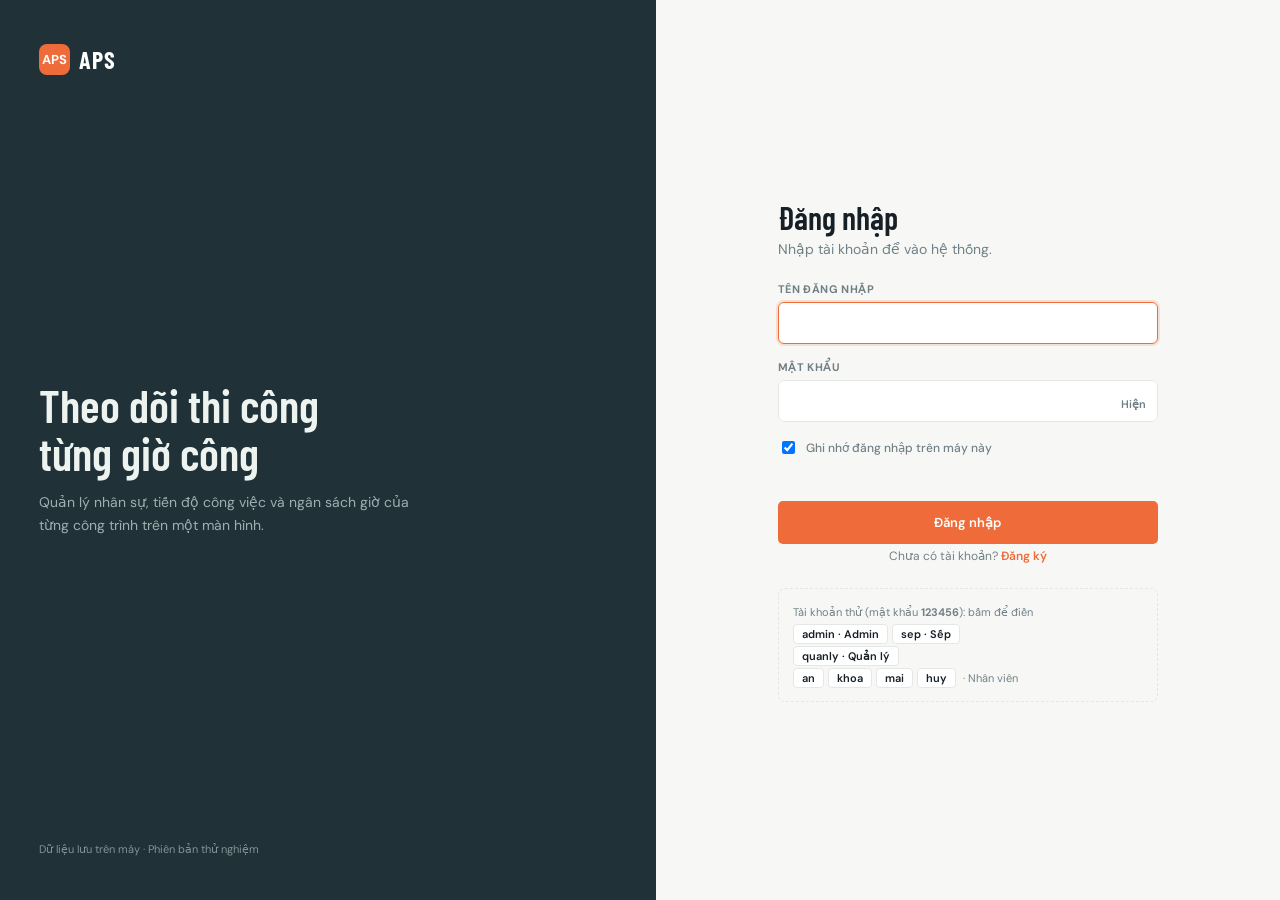
==== login.html @ 7266001b "Initial commit" ====
<!doctype html>
<html lang="vi">
<head>
  <meta charset="UTF-8">
  <meta name="viewport" content="width=device-width, initial-scale=1.0">
  <title>APS | Đăng nhập</title>
  <link rel="preconnect" href="https://fonts.googleapis.com">
  <link rel="preconnect" href="https://fonts.gstatic.com" crossorigin>
  <link href="https://fonts.googleapis.com/css2?family=Barlow+Condensed:wght@500;600;700&family=DM+Sans:wght@400;500;600;700&display=swap" rel="stylesheet">
  <link rel="stylesheet" href="styles.css">
</head>
<body class="login-body">
  <main class="login-shell">
    <section class="login-art">
      <div class="brand"><span class="brand-mark">APS</span><span>APS</span></div>
      <div><h1>Theo dõi thi công<br>từng giờ công</h1><p>Quản lý nhân sự, tiến độ công việc và ngân sách giờ của từng công trình trên một màn hình.</p></div>
      <div class="art-foot">Dữ liệu lưu trên máy · Phiên bản thử nghiệm</div>
    </section>
    <section class="login-panel">
      <form id="login-form" class="login-card" autocomplete="on">
        <h2>Đăng nhập</h2>
        <p>Nhập tài khoản để vào hệ thống.</p>
        <label>Tên đăng nhập<input id="lg-user" type="text" autocomplete="username" required autofocus></label>
        <label>Mật khẩu<span class="pw"><input id="lg-pass" type="password" autocomplete="current-password" required><button type="button" id="lg-eye">Hiện</button></span></label>
        <label class="lg-check"><input id="lg-remember" type="checkbox" checked> Ghi nhớ đăng nhập trên máy này</label>
        <div id="lg-err" class="lg-err" role="alert"></div>
        <button class="action-btn login-btn" type="submit">Đăng nhập</button>
        <p class="lg-link">Chưa có tài khoản? <a href="register.html">Đăng ký</a></p>
        <div class="demo-box">Tài khoản thử (mật khẩu <b>123456</b>): bấm để điền<br>
          <button type="button" data-fill="admin">admin · Admin</button><button type="button" data-fill="sep">sep · Sếp</button><br><button type="button" data-fill="quanly">quanly · Quản lý</button><br>
          <button type="button" data-fill="an">an</button><button type="button" data-fill="khoa">khoa</button><button type="button" data-fill="mai">mai</button><button type="button" data-fill="huy">huy</button> · Nhân viên</div>
      </form>
    </section>
  </main>
  <script>
    const UK='buildflow-users',SK='buildflow-session',$=s=>document.querySelector(s);
    // Băm mật khẩu (demo). Khi có backend thật phải băm/kiểm tra ở máy chủ.
    const hash=s=>{let h1=0xdeadbeef,h2=0x41c6ce57;s='aps:'+s;for(let i=0,c;i<s.length;i++){c=s.charCodeAt(i);h1=Math.imul(h1^c,2654435761);h2=Math.imul(h2^c,1597334677)}h1=Math.imul(h1^(h1>>>16),2246822507)^Math.imul(h2^(h2>>>13),3266489909);h2=Math.imul(h2^(h2>>>16),2246822507)^Math.imul(h1^(h1>>>13),3266489909);return(4294967296*(2097151&h2)+(h1>>>0)).toString(36)};
    // Tên phải trùng với tên trong danh sách nhân sự để liên kết đúng người
    const seed=[['admin','Quản trị hệ thống','admin'],['sep','Giám đốc công ty','boss'],['quanly','Quản lý công ty','manager'],['an','Nguyễn Văn An','employee'],['khoa','Trần Minh Khoa','employee'],['mai','Lê Thị Mai','employee'],['huy','Phạm Quốc Huy','employee']].map(([u,name,role])=>({u,name,role,h:hash('123456')}));
    {const cur=JSON.parse(localStorage.getItem(UK)||'[]');seed.forEach(s=>{if(!cur.find(x=>x.u===s.u))cur.push(s)});localStorage.setItem(UK,JSON.stringify(cur))} // thêm tài khoản mới vào dữ liệu đã có
    const audit=(u,n,r,type,act,detail='')=>{try{const a=JSON.parse(localStorage.getItem('buildflow-audit')||'[]');a.push({t:Date.now(),u,n,r,type,act,detail});if(a.length>2000)a.splice(0,a.length-2000);localStorage.setItem('buildflow-audit',JSON.stringify(a))}catch{}};
    if(sessionStorage.getItem(SK)||localStorage.getItem(SK))location.replace('index.html');
    document.querySelectorAll('[data-fill]').forEach(b=>b.onclick=()=>{$('#lg-user').value=b.dataset.fill;$('#lg-pass').value='123456';$('#lg-err').textContent=''});
    $('#lg-eye').onclick=e=>{const p=$('#lg-pass'),show=p.type==='password';p.type=show?'text':'password';e.target.textContent=show?'Ẩn':'Hiện'};
    $('#login-form').addEventListener('submit',e=>{
      e.preventDefault();const err=$('#lg-err'),lock=Number(localStorage.getItem('buildflow-lock')||0);
      if(Date.now()<lock){err.textContent=`Nhập sai nhiều lần. Thử lại sau ${Math.ceil((lock-Date.now())/1000)} giây.`;return}
      const u=$('#lg-user').value.trim().toLowerCase(),user=JSON.parse(localStorage.getItem(UK)).find(x=>x.u===u&&x.h===hash($('#lg-pass').value));
      if(!user){audit(u||'?',u||'(trống)','','security','Đăng nhập thất bại',`Tên đăng nhập “${u}”`);const f=Number(sessionStorage.getItem('buildflow-fails')||0)+1;sessionStorage.setItem('buildflow-fails',f);
        if(f>=5){localStorage.setItem('buildflow-lock',Date.now()+30000);sessionStorage.setItem('buildflow-fails',0);err.textContent='Nhập sai 5 lần. Tạm khóa 30 giây.'}
        else err.textContent=`Sai tên đăng nhập hoặc mật khẩu (${f}/5).`;return}
      // Chặn tài khoản chưa được duyệt hoặc đã bị khóa (tài khoản cũ không có trường status = đang hoạt động)
      const st=user.status||'active';
      if(st!=='active'){audit(user.u,user.name,user.role,'security','Đăng nhập bị chặn',st==='pending'?'Tài khoản chờ duyệt':'Tài khoản bị khóa');
        err.textContent=st==='pending'?'Tài khoản đang chờ Admin duyệt.':'Tài khoản đã bị khóa. Vui lòng liên hệ Admin.';return}
      sessionStorage.setItem('buildflow-fails',0);audit(user.u,user.name,user.role,'login','Đăng nhập');
      const ses=JSON.stringify({u:user.u,name:user.name,role:user.role,t:Date.now()}),keep=$('#lg-remember').checked;
      sessionStorage.removeItem(SK);localStorage.removeItem(SK);(keep?localStorage:sessionStorage).setItem(SK,ses);
      location.replace('index.html');
    });
  </script>
</body>
</html>
---- styles.css ----
:root{--ink:#172027;--muted:#718087;--line:#e4e8e5;--paper:#f7f8f5;--white:#fff;--orange:#ef6c3a;--orange-soft:#fff0ea;--green:#2d936c;--green-soft:#e7f5ed;--amber:#d89932;--amber-soft:#fff5df;--red:#d9564f;--red-soft:#fff0ef;--navy:#203138}*{box-sizing:border-box}body{margin:0;background:var(--paper);color:var(--ink);font-family:'DM Sans',sans-serif;font-size:14px}.app-shell{display:flex;min-height:100vh}.sidebar{width:230px;background:var(--navy);color:#edf3ef;padding:29px 17px 22px;display:flex;flex-direction:column}.brand{font-family:'Barlow Condensed',sans-serif;font-size:24px;font-weight:700;letter-spacing:1px;display:flex;align-items:center;gap:9px;padding:0 11px 42px}.brand span:last-child span{color:#f18a5d}.brand-mark{display:grid;place-items:center;width:31px;height:31px;border-radius:8px;background:var(--orange);font:700 13px 'DM Sans';color:#fff;letter-spacing:0}.sidebar-label,.eyebrow{font-size:10px;letter-spacing:1.2px;font-weight:700;color:#809195}.sidebar-label{padding:0 12px 12px}.main-nav{display:grid;gap:5px}.nav-item{border:0;background:transparent;color:#9fafb0;text-align:left;padding:12px;border-radius:7px;font:500 13px 'DM Sans';cursor:pointer;display:flex;gap:12px;align-items:center}.nav-item:hover,.nav-item.active{background:#31464c;color:#fff}.nav-item.active{box-shadow:inset 3px 0 var(--orange)}.nav-icon{font-size:18px;width:17px;color:#aab8b6}.nav-item.active .nav-icon{color:#f18a5d}.sidebar-foot{margin-top:auto;border-top:1px solid #35494d;padding:17px 10px 0;color:#829496;font-size:11px;display:flex;align-items:center;gap:8px}.sync-dot{height:7px;width:7px;background:#62bb8b;border-radius:50%}.main-content{flex:1;padding:38px 5.5%;max-width:1540px}.topbar{display:flex;justify-content:space-between;align-items:flex-start;margin-bottom:35px}.topbar h1{font:600 36px 'Barlow Condensed',sans-serif;letter-spacing:.2px;margin:3px 0 0;color:var(--ink)}.outline-btn{border:1px solid var(--line);background:var(--white);border-radius:6px;padding:10px 13px;color:var(--muted);font:500 12px 'DM Sans';cursor:pointer}.outline-btn:hover{border-color:var(--orange);color:var(--orange)}.hero-row{display:flex;justify-content:space-between;align-items:center;margin-bottom:22px}.intro{margin:0;color:var(--muted)}.date-control,.select-control{border:1px solid var(--line);background:var(--white);padding:9px 13px;border-radius:5px;color:var(--muted);font-size:12px}.date-control strong{color:var(--ink);padding:0 10px}.metric-grid{display:grid;grid-template-columns:repeat(4,1fr);gap:14px;margin-bottom:37px}.metric{background:var(--white);border:1px solid var(--line);padding:18px 19px;border-radius:7px}.metric-label{font-size:11px;color:var(--muted);margin-bottom:8px}.metric-value{font:600 29px 'Barlow Condensed';line-height:1;color:var(--ink)}.metric-note{font-size:11px;color:var(--muted);margin-top:8px}.metric-note.positive{color:var(--green)}.metric-note.warning{color:var(--amber)}.section-heading,.panel-title{display:flex;justify-content:space-between;align-items:flex-end;margin-bottom:15px}.section-heading h2,.panel h2{font:600 22px 'Barlow Condensed';margin:0}.section-heading p,.panel-title p{font-size:12px;color:var(--muted);margin:4px 0 0}.live-label{font-size:10px;letter-spacing:1px;color:var(--green);font-weight:700}.live-label i{display:inline-block;background:var(--green);width:6px;height:6px;border-radius:50%;margin-right:4px}.team-list{display:grid;gap:10px}.person-row{background:var(--white);border:1px solid var(--line);border-radius:7px;padding:15px 17px;display:grid;grid-template-columns:205px 100px 1fr 160px;gap:18px;align-items:center}.person{display:flex;gap:11px;align-items:center}.avatar{width:37px;height:37px;border-radius:50%;display:grid;place-items:center;background:#e9d9c9;color:#865339;font-weight:700}.person strong{display:block;font-size:13px}.person small{color:var(--muted);font-size:11px}.hours strong{font:600 21px 'Barlow Condensed'}.hours small{display:block;color:var(--muted);font-size:10px}.progress-wrap{display:flex;align-items:center;gap:12px}.progress-bar{height:7px;background:#edf0ed;border-radius:99px;overflow:hidden;flex:1}.progress-bar b{display:block;height:100%;background:var(--orange);border-radius:inherit}.progress-text{font-size:11px;color:var(--muted);min-width:30px;text-align:right}.action-btn{border:0;background:var(--orange);color:#fff;border-radius:5px;padding:10px 12px;font:600 11px 'DM Sans';cursor:pointer}.action-btn.end{background:var(--navy)}.action-btn:disabled{background:#cbd2ce;cursor:default}.task-board{background:var(--white);border:1px solid var(--line);border-radius:7px;overflow:hidden}.phase{border-bottom:1px solid var(--line)}.phase:last-child{border-bottom:0}.phase-head{background:#fafbf9;padding:12px 17px;display:flex;justify-content:space-between;align-items:center}.phase-name{font-weight:700;font-size:13px}.phase-name span{font-size:10px;color:var(--orange);letter-spacing:1px;margin-right:8px}.phase-meta{color:var(--muted);font-size:11px}.task-row{display:grid;grid-template-columns:1fr 120px 130px 120px 105px;gap:16px;padding:14px 17px;border-top:1px solid #f0f2ef;align-items:center}.task-name{font-size:13px}.task-name small{display:block;color:var(--muted);font-size:11px;margin-top:3px}.task-assignee{font-size:12px}.task-time{font-size:12px}.task-time strong{display:block}.status{font-size:10px;font-weight:700;padding:5px 7px;border-radius:4px;display:inline-block}.status.green{color:var(--green);background:var(--green-soft)}.status.amber{color:var(--amber);background:var(--amber-soft)}.status.red{color:var(--red);background:var(--red-soft)}.legend{display:flex;gap:14px;color:var(--muted);font-size:11px}.dot{display:inline-block;width:7px;height:7px;border-radius:50%;margin-right:4px}.dot.green{background:var(--green)}.dot.amber{background:var(--amber)}.dot.red{background:var(--red)}.report-grid{display:grid;grid-template-columns:1.2fr 1fr;gap:16px}.panel{background:var(--white);border:1px solid var(--line);border-radius:7px;padding:22px}.report-line{padding:15px 0;border-top:1px solid #edf0ed}.report-line:first-child{border-top:0}.report-line-top{display:flex;justify-content:space-between;margin-bottom:9px}.report-line strong{font-size:12px}.report-line small{color:var(--muted);font-size:11px}.report-bar{height:8px;background:#edf0ed;border-radius:99px;overflow:hidden}.report-bar b{display:block;height:100%;border-radius:99px;background:var(--green)}.report-detail{display:flex;justify-content:space-between;margin-top:7px;color:var(--muted);font-size:11px}.report-detail .good{color:var(--green)}.report-detail .late{color:var(--red)}.view{display:none}.active-view{display:block}.toast{position:fixed;right:25px;bottom:25px;background:var(--navy);color:#fff;padding:12px 16px;border-radius:5px;font-size:12px;opacity:0;transform:translateY(10px);transition:.25s;pointer-events:none}.toast.show{opacity:1;transform:translateY(0)}@media(max-width:850px){.sidebar{width:70px;padding:22px 9px}.brand{padding:0 10px 35px}.brand>span:last-child,.sidebar-label,.sidebar-foot span{display:none}.main-nav{justify-items:center}.nav-item{font-size:0;padding:12px}.nav-icon{font-size:21px}.sidebar-foot{padding:16px 8px}.main-content{padding:28px 20px}.metric-grid{grid-template-columns:repeat(2,1fr)}.person-row{grid-template-columns:1fr 80px;gap:12px}.progress-wrap{grid-column:1/-1}.action-btn{grid-column:2;grid-row:1}.task-row{grid-template-columns:1fr 100px 90px}.task-assignee{grid-column:1}.task-time{grid-column:2;grid-row:2}.task-row .status{grid-column:3;grid-row:2}.report-grid{grid-template-columns:1fr}}@media(max-width:520px){.main-content{padding:22px 14px}.topbar{margin-bottom:25px}.topbar h1{font-size:30px}.outline-btn{font-size:0;padding:10px}.outline-btn:first-letter{font-size:17px}.hero-row{align-items:flex-start;gap:14px;flex-direction:column}.metric-grid{gap:8px;margin-bottom:27px}.metric{padding:14px}.metric-value{font-size:25px}.section-heading{align-items:flex-start;gap:12px;flex-direction:column}.person-row{grid-template-columns:1fr 72px;padding:13px}.task-row{grid-template-columns:1fr 90px;gap:10px}.task-row .status{grid-column:2}.legend{flex-wrap:wrap;gap:7px}.report-grid{gap:10px}.panel{padding:16px}}

/* ===== Phân công thông minh, quỹ giờ, thưởng & cảnh báo ===== */
.cap-row{display:grid;grid-template-columns:1.5fr 1fr auto;gap:14px;align-items:center;background:#fff;border:1px solid var(--line);border-radius:7px;padding:13px 16px;margin-bottom:8px}
.cap-row small{display:block;color:var(--muted);font-size:11px;margin-top:3px}
.neg{color:var(--red)}
.alert{display:flex;justify-content:space-between;align-items:center;gap:12px;border-radius:7px;padding:11px 15px;margin-bottom:10px;font-size:12px}
.alert.warn{background:var(--amber-soft);color:#8a5d10}
.alert.over{background:var(--red-soft);color:var(--red)}
.sg-box,.sub{margin-top:26px}
.sg-check{display:flex!important;align-items:center;gap:8px;margin-top:22px!important}
.sg-check input{width:auto!important;height:auto!important;margin:0!important}
@media(max-width:850px){.cap-row{grid-template-columns:1fr}}

/* ===== Đăng nhập & phân quyền ===== */
.login-body{margin:0;min-height:100vh;background:var(--paper)}
.login-shell{display:grid;grid-template-columns:1.05fr 1fr;min-height:100vh}
.login-art{background:var(--navy);color:#edf3ef;padding:44px 6%;display:flex;flex-direction:column;justify-content:space-between}
.login-art .brand{padding:0;color:#fff}
.login-art h1{font:600 46px/1.05 'Barlow Condensed',sans-serif;margin:0 0 14px}
.login-art p{color:#9fafb0;max-width:380px;line-height:1.6;margin:0}
.art-foot{font-size:11px;color:#829496}
.login-panel{display:grid;place-items:center;padding:32px 6%}
.login-card{width:100%;max-width:380px}
.login-card h2{font:600 32px 'Barlow Condensed',sans-serif;margin:0}
.login-card>p{color:var(--muted);margin:4px 0 24px}
.login-card label{display:block;font-size:11px;font-weight:700;letter-spacing:.4px;color:var(--muted);text-transform:uppercase;margin-bottom:16px}
.login-card input[type=text],.login-card input[type=password]{display:block;width:100%;margin-top:6px;height:42px;border:1px solid var(--line);border-radius:6px;padding:0 12px;font:14px 'DM Sans',sans-serif;background:#fff;color:var(--ink)}
.login-card input:focus{outline:2px solid rgba(239,108,58,.18);border-color:var(--orange)}
.pw{position:relative;display:block}
.pw button{position:absolute;right:6px;top:11px;border:0;background:none;color:var(--muted);font:600 11px 'DM Sans';cursor:pointer;padding:6px}
.lg-check{display:flex!important;align-items:center;gap:8px;text-transform:none!important;letter-spacing:0!important;font-weight:500!important;font-size:12px!important}
.login-btn{width:100%;padding:13px;font-size:13px}
.lg-err{min-height:18px;color:var(--red);font-size:12px;margin-bottom:10px}
.demo-box{margin-top:22px;border:1px dashed var(--line);border-radius:7px;padding:12px 14px;font-size:11px;color:var(--muted);line-height:2}
.demo-box button{border:1px solid var(--line);background:#fff;border-radius:4px;padding:2px 8px;font:600 11px 'DM Sans';cursor:pointer;margin:0 4px 0 0;color:var(--ink)}
.demo-box button:hover{border-color:var(--orange);color:var(--orange)}
.user-chip{display:flex;align-items:center;gap:8px;font-size:12px;color:var(--muted)}
.user-chip b{color:var(--ink)}
#logout,#chpw{font-size:12px!important;padding:10px 13px!important}
/* Ẩn phần giao diện theo quyền (class gắn vào <body> bởi app.js) */
.no-seeall #alert-bar,.no-edit #task-form,.no-edit #reset-data,.no-edit #employee-form,.no-edit [data-delete-member]{display:none}
@media(max-width:850px){.login-shell{grid-template-columns:1fr}.login-art{padding:26px 6%;gap:20px}.login-art h1{font-size:34px}.art-foot{display:none}}

/* ===== Ca làm: Bắt đầu / Tạm dừng / Kết thúc & chọn việc ===== */
.shift-ctl{display:grid;grid-template-columns:repeat(3,minmax(0,150px)) 1fr;gap:8px;align-items:center;grid-column:1/-1}
.shift-btn{border:0;border-radius:5px;padding:10px 6px;font:600 11px 'DM Sans',sans-serif;cursor:pointer;color:#fff;white-space:nowrap}
.shift-btn.start{background:var(--orange)}.shift-btn.pause{background:var(--amber)}.shift-btn.end{background:var(--navy)}
.shift-btn:disabled{background:#e3e8e5;color:#9aa6a3;cursor:default}
.shift-note{color:var(--amber);font-size:11px;font-weight:600;padding-left:6px}
.person-task.pickable{cursor:pointer;border-radius:0 5px 5px 0;transition:background .15s}
.person-task.pickable:hover{background:var(--orange-soft)}
.person-task.current{border-left-color:var(--green)}.person-task.current small{color:var(--green);font-weight:600}
.person-task.paused{border-left-color:var(--amber)}.person-task.paused small{color:var(--amber);font-weight:600}
.person-task.finished{opacity:.55}
/* Bố cục dòng nhân sự: hàng 1 = người | giờ | việc | tiến độ; hàng 2 = 3 nút ca làm */
.team-list .person-tasks{min-width:0}
.team-list .person-task{min-width:0;overflow:hidden}
@media(min-width:1101px){.team-list .person-row{grid-template-columns:205px 105px minmax(0,1fr) 150px}}
@media(min-width:851px) and (max-width:1100px){.team-list .person-row{grid-template-columns:1fr 100px}.team-list .person-tasks{grid-column:1/-1;grid-row:2}.team-list .progress-wrap{grid-column:1/-1;grid-row:3}.team-list .shift-ctl{grid-row:4}}
@media(max-width:850px){.shift-ctl{grid-row:4;grid-template-columns:repeat(3,minmax(0,1fr))}.shift-note{grid-column:1/-1;padding-left:0}}

/* ===== Nhật ký hoạt động (Admin / Sếp) ===== */
.au-row{display:grid;grid-template-columns:150px 150px 80px 1fr;gap:14px;align-items:start;background:#fff;border:1px solid var(--line);border-radius:7px;padding:11px 15px;margin-bottom:6px;font-size:12px}
.au-row small{display:block;color:var(--muted);font-size:11px;margin-top:2px;word-break:break-word}
.au-time{color:var(--muted);font-size:11px}
.au-chip{font-size:10px;font-weight:700;padding:4px 7px;border-radius:4px;text-align:center;background:#eef1ef;color:var(--muted)}
.au-chip.login,.au-chip.add{background:var(--green-soft);color:var(--green)}
.au-chip.edit,.au-chip.setting{background:var(--amber-soft);color:#8a5d10}
.au-chip.delete,.au-chip.security{background:var(--red-soft);color:var(--red)}
.au-chip.shift{background:var(--orange-soft);color:var(--orange)}
.au-dot{display:inline-block;width:8px;height:8px;border-radius:50%;background:#c5ccc8;margin-right:6px}
.au-dot.on{background:var(--green);box-shadow:0 0 0 3px var(--green-soft)}
.au-filters{display:flex;gap:8px;flex-wrap:wrap}
.au-filters input{font:12px 'DM Sans',sans-serif;height:36px;border:1px solid var(--line);border-radius:5px;padding:0 10px;min-width:170px;background:#fff}
@media(max-width:850px){.au-row{grid-template-columns:1fr 80px}.au-row>:nth-child(4){grid-column:1/-1}}

/* ===== Đăng ký / Quản trị tài khoản / Phân quyền ===== */
.lg-link{text-align:center;font-size:12px;color:var(--muted);margin:14px 0 0}
.lg-link a{color:var(--orange);font-weight:600;text-decoration:none}
.lg-ok{margin-top:14px;background:var(--green-soft);color:var(--green);border-radius:7px;padding:12px 14px;font-size:13px;line-height:1.5}
.au-chip.active{background:var(--green-soft);color:var(--green)}
.au-chip.pending{background:var(--amber-soft);color:#8a5d10}
.au-chip.locked{background:var(--red-soft);color:var(--red)}
.ad-row{display:grid;grid-template-columns:1.4fr 130px 1fr auto;gap:12px;align-items:center;background:#fff;border:1px solid var(--line);border-radius:7px;padding:12px 15px;margin-bottom:8px}
.ad-row small{display:block;color:var(--muted);font-size:11px;margin-top:3px}
.ad-row select{font:12px 'DM Sans',sans-serif;height:34px;border:1px solid var(--line);border-radius:5px;padding:0 8px;background:#fff;width:100%}
.ad-btns{display:flex;gap:6px;flex-wrap:wrap;justify-content:flex-end}
.ad-btns .outline-btn{padding:7px 10px;font-size:11px}
.ad-btns .danger{color:var(--red)}.ad-btns .danger:hover{border-color:var(--red);color:var(--red)}
.ad-btns button:disabled{opacity:.4;cursor:not-allowed}
.ad-pending{border:1px solid #f2d9a6;background:var(--amber-soft)}
.ad-pending .ad-row{background:#fff}
.ad-perm{display:grid;grid-template-columns:1fr repeat(4,84px);gap:8px;align-items:center;padding:9px 0;border-top:1px solid #edf0ed;font-size:12px}
.ad-perm.head{border-top:0;font-weight:700;color:var(--muted);font-size:11px}
.ad-perm.group{color:var(--orange);font-size:10px;letter-spacing:1px;font-weight:700;padding-top:16px}
.ad-perm .c{text-align:center}
.ad-perm input{width:16px;height:16px;accent-color:var(--orange);cursor:pointer}
.ad-perm input:disabled{cursor:not-allowed;opacity:.5}
.ad-skill{display:grid;grid-template-columns:170px 1fr;gap:12px;padding:12px 0;border-top:1px solid #edf0ed;font-size:12px}
.ad-skill small{display:block;color:var(--muted);font-size:11px}
.ad-tags{display:flex;flex-wrap:wrap;gap:6px 14px;align-items:center;margin-bottom:6px}
.ad-tags b{color:var(--muted);font-size:11px;min-width:70px}
.ad-tags label{display:flex;align-items:center;gap:5px;cursor:pointer}
@media(max-width:850px){.ad-row{grid-template-columns:1fr}.ad-btns{justify-content:flex-start}.ad-perm{grid-template-columns:1fr repeat(4,52px)}.ad-skill{grid-template-columns:1fr}}

/* ===== Tiến độ công việc: mỗi giai đoạn chứa nhiều dự án ===== */
.phase-project{border-top:1px solid #f0f2ef}
.phase-project:first-child{border-top:0}
.phase-project-head{padding:10px 17px 4px;display:flex;gap:8px;align-items:baseline}
.phase-project-head strong{font-size:12px;color:var(--orange)}
.phase-project-head small{color:var(--muted);font-size:11px}

/* ===== Trang của tôi (ai đăng nhập cũng xem được) ===== */
.me-hero{background:var(--navy);color:#edf3ef;border-radius:9px;padding:22px 24px;margin-bottom:24px;display:flex;justify-content:space-between;align-items:center;gap:16px;flex-wrap:wrap}
.me-hero h2{font:600 24px 'Barlow Condensed',sans-serif;margin:0 0 4px}
.me-hero p{margin:0;color:#9fafb0;font-size:12px}
.me-warn{background:var(--red-soft);color:var(--red);border-radius:6px;padding:9px 12px;font-size:11px;font-weight:600}
.me-task{background:#fff;border:1px solid var(--line);border-radius:7px;padding:13px 16px;margin-bottom:8px}
.me-task-top{display:flex;justify-content:space-between;gap:12px;align-items:baseline;margin-bottom:8px}
.me-task-top strong{font-size:13px}
.me-task-top small{color:var(--muted);font-size:11px;display:block;margin-top:2px}
.me-badge{font-size:10px;font-weight:700;padding:4px 8px;border-radius:4px;white-space:nowrap}
.me-badge.ok{background:var(--green-soft);color:var(--green)}
.me-badge.warn{background:var(--amber-soft);color:#8a5d10}
.me-badge.late{background:var(--red-soft);color:var(--red)}
.me-claim{display:grid;grid-template-columns:1fr auto;gap:10px;align-items:center;background:#fff;border:1px solid var(--line);border-radius:7px;padding:12px 15px;margin-bottom:8px}
.me-claim.match{border-color:#f2c9a6;background:var(--orange-soft)}
.me-claim small{color:var(--muted);font-size:11px;display:block;margin-top:2px}
.me-empty{border:1px dashed var(--line);border-radius:7px;padding:16px;color:var(--muted);font-size:12px;text-align:center}
.me-project{background:#fff;border:1px solid var(--line);border-radius:7px;padding:14px 16px;margin-bottom:8px}
.me-project-top{display:flex;justify-content:space-between;gap:10px;margin-bottom:8px}
.me-project-top strong{font-size:13px}
.me-project-top small{color:var(--muted);font-size:11px}
@media(max-width:850px){.me-claim{grid-template-columns:1fr}.me-claim button{width:100%}}
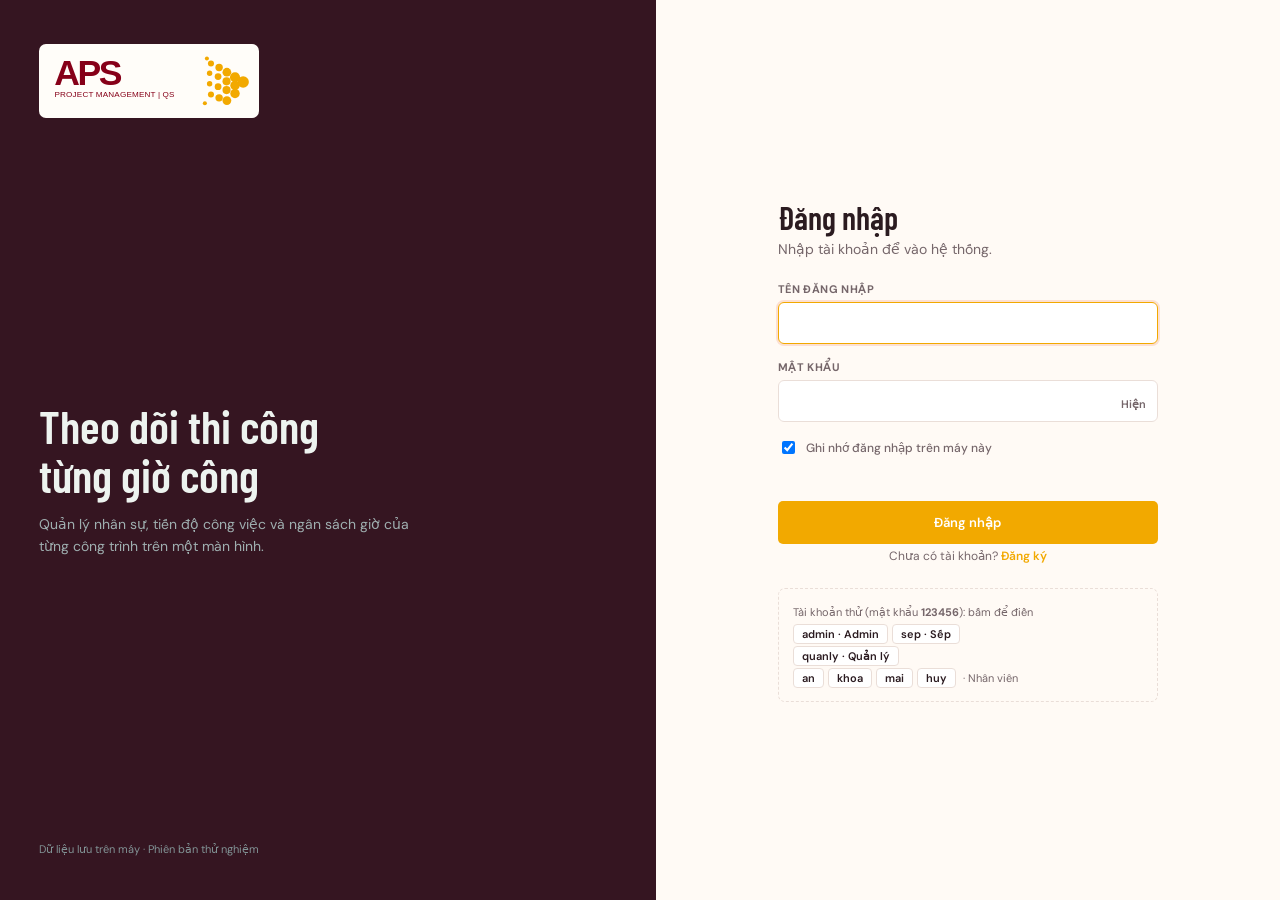
==== commit c4faf826: "update" ====
--- a/login.html
+++ b/login.html
@@ -12,7 +12,7 @@
 <body class="login-body">
   <main class="login-shell">
     <section class="login-art">
-      <div class="brand"><span class="brand-mark">APS</span><span>APS</span></div>
+      <div class="brand"><img class="brand-logo" src="logo-aps.svg" alt="APS Project Management QS"></div>
       <div><h1>Theo dõi thi công<br>từng giờ công</h1><p>Quản lý nhân sự, tiến độ công việc và ngân sách giờ của từng công trình trên một màn hình.</p></div>
       <div class="art-foot">Dữ liệu lưu trên máy · Phiên bản thử nghiệm</div>
     </section>
--- a/styles.css
+++ b/styles.css
@@ -132,4 +132,108 @@
 .me-project-top{display:flex;justify-content:space-between;gap:10px;margin-bottom:8px}
 .me-project-top strong{font-size:13px}
 .me-project-top small{color:var(--muted);font-size:11px}
-@media(max-width:850px){.me-claim{grid-template-columns:1fr}.me-claim button{width:100%}}+@media(max-width:850px){.me-claim{grid-template-columns:1fr}.me-claim button{width:100%}}
+
+/* Header actions and budget warning emphasis */
+.topbar h1{font-weight:700;font-size:32px;letter-spacing:0}
+.account-menu{position:relative;z-index:10}
+.account-menu-button{display:flex;align-items:center;gap:7px;border:1px solid var(--line);background:var(--white);border-radius:6px;padding:10px 13px;color:var(--ink);font:600 12px 'DM Sans',sans-serif;cursor:pointer}
+.account-menu-button:hover,.account-menu.open .account-menu-button{border-color:var(--orange);color:var(--orange)}
+.account-menu-icon{font-size:16px;line-height:1}
+.account-menu-items{display:none;position:absolute;right:0;top:calc(100% + 8px);min-width:190px;padding:6px 0;background:var(--white);border:1px solid var(--line);border-radius:7px;box-shadow:0 10px 24px rgba(23,32,39,.12)}
+.account-menu.open .account-menu-items{display:grid;gap:2px}
+.account-menu-item{display:grid;grid-template-columns:22px minmax(0,1fr);align-items:center;gap:9px;width:100%;border:0;border-radius:5px;background:transparent;color:var(--ink);padding:10px 0;text-align:left;font:500 12px 'DM Sans',sans-serif;cursor:pointer;white-space:nowrap}
+.account-menu-item:hover{background:var(--orange-soft);color:var(--orange)}
+.menu-item-icon{display:grid;place-items:center;width:22px;height:20px;text-align:center;font-size:15px;line-height:1}
+.alert-message{display:flex;align-items:flex-start;gap:8px;font-size:14px;font-weight:500;line-height:1.45}
+.alert-message b{font-weight:700}
+.alert-icon{font-style:normal;font-size:17px;line-height:1.2;animation:alert-pulse 1s ease-in-out infinite}
+@keyframes alert-pulse{0%,100%{opacity:1;transform:scale(1)}50%{opacity:.35;transform:scale(1.18)}}
+.alert small{font-size:12px;font-weight:600}
+.date-nav.today{min-width:68px;height:36px;padding:0 11px;font-size:13px;font-weight:700;white-space:nowrap}
+.global-date{min-height:36px}
+.sidebar-label{color:#f2c14e}
+.brand-logo{display:block;width:166px;height:auto;background:#fffdf9;border-radius:7px;padding:5px}
+.login-art .brand-logo{width:220px}
+
+/* APS logo palette */
+:root{--ink:#2b1b20;--muted:#75666a;--line:#eaded8;--paper:#fffaf5;--white:#fffdf9;--orange:#f2a900;--orange-soft:#fff3d6;--green:#2d936c;--green-soft:#e7f5ed;--amber:#d68d00;--amber-soft:#fff3d6;--red:#b33a42;--red-soft:#fff0ef;--navy:#351521}
+.muted,.topbar .user-chip,.date-control,.intro,.section-heading p,.panel-title p,.metric-label,.metric-note,.hours small,.person small,.task-name small,.task-time small,.employee-task-name small,.employee-task-time,.employee-task-meta{color:#6f5159}
+.sidebar .nav-item{color:#e5c8cf}
+.sidebar .nav-item:hover,.sidebar .nav-item.active{color:#fffaf5}
+.sidebar .sidebar-foot{color:#d4adb8}
+.eyebrow{color:#8c1d2c;font-size:12px;font-weight:700;letter-spacing:1.1px}
+.sidebar,.login-art{background:var(--navy)}
+.brand-mark{background:var(--orange)}
+.nav-item.active{background:#542d38;box-shadow:inset 3px 0 var(--orange)}
+.nav-item.active,.nav-item.active .nav-icon{color:var(--orange)}
+.main-nav{justify-items:start;text-align:left}
+.nav-item{width:100%;text-align:left;justify-content:flex-start}
+.account-menu-items{justify-items:stretch;text-align:left}
+.account-menu-item{width:100%;text-align:left;justify-content:flex-start}
+#reset-data.account-menu-item,#chpw.account-menu-item,#logout.account-menu-item{display:grid;grid-template-columns:22px minmax(0,1fr);gap:9px;padding:10px 0!important}
+.nav-item{text-align:left;justify-content:flex-start}
+.nav-item .nav-icon{display:inline-grid;place-items:center;flex:0 0 22px;width:22px;text-align:center;line-height:1}
+.report-tabs{display:flex;gap:8px;margin:22px 0 12px;border-bottom:1px solid var(--line)}
+.report-tab{border:0;border-bottom:3px solid transparent;background:transparent;color:var(--muted);padding:10px 14px;font:600 13px 'DM Sans',sans-serif;cursor:pointer}
+.report-tab:hover,.report-tab.active{color:var(--orange);border-bottom-color:var(--orange)}
+.report-panel{background:var(--white);border:1px solid var(--line);border-radius:8px;padding:18px 20px}
+.report-panel[hidden]{display:none}
+.gantt-list{margin-top:14px;padding-left:4px}
+.gantt-row{position:relative;display:grid;grid-template-columns:minmax(210px,1fr) minmax(180px,1.4fr);gap:18px;align-items:center;min-height:48px;padding:7px 0 7px 12px}
+.gantt-row:not(:last-child)::after{content:'';position:absolute;left:4px;top:29px;width:2px;height:calc(100% - 10px);background:#d5ded9}
+.gantt-row.completed:not(:last-child)::after{background:var(--green)}
+.gantt-task{display:flex;align-items:flex-start;gap:9px;min-width:0}
+.gantt-task strong{display:block;font-size:12px}
+.gantt-task small{display:block;margin-top:3px;color:var(--muted);font-size:10px}
+.gantt-node{position:relative;z-index:1;flex:0 0 10px;width:10px;height:10px;margin-top:3px;border-radius:50%;background:#b9c5c0;box-shadow:0 0 0 3px var(--white)}
+.gantt-row.completed .gantt-node{background:var(--green)}
+.gantt-track{display:flex;align-items:center;gap:8px;min-width:0}
+.gantt-bar{display:block;height:10px;min-width:18px;border-radius:99px;background:var(--amber)}
+.gantt-row.completed .gantt-bar{background:var(--green)}
+.gantt-track small{color:var(--muted);font-size:10px;white-space:nowrap}
+@media(max-width:700px){.report-tabs{overflow-x:auto}.report-tab{white-space:nowrap}.gantt-row{grid-template-columns:1fr;gap:5px}.gantt-track{padding-left:19px}}
+
+/* Responsive navigation: keep the sidebar and header from colliding on small screens. */
+.sidebar-toggle{display:none}
+@media (min-width:701px) and (max-width:1100px){
+	.sidebar{width:190px;padding:24px 12px}
+	.main-content{min-width:0;padding:28px 24px}
+	.nav-item{padding:10px 8px;font-size:12px;gap:8px}
+	.topbar{gap:16px}
+	.topbar>div:last-child{max-width:460px}
+}
+@media (max-width:700px){
+	.app-shell{display:block}
+	.sidebar{position:static!important;width:100%;height:auto!important;min-height:0!important;padding:12px 12px 8px;overflow:visible}
+	.brand{padding:0 4px 12px}
+	.brand{justify-content:center}
+	.brand-logo{margin-inline:auto}
+	.sidebar-label{display:none}
+	.sidebar-toggle{display:grid;place-items:center;width:42px;height:38px;border:1px solid var(--orange);border-radius:6px;background:var(--orange);color:#fff;padding:0;font:600 12px 'DM Sans',sans-serif;cursor:pointer}
+	.sidebar-toggle:hover,.sidebar.mobile-open .sidebar-toggle{background:var(--navy);border-color:var(--navy)}
+	.sidebar-toggle>span:first-child{font-size:20px;line-height:1}
+	.main-nav{display:none;grid-template-columns:repeat(2,minmax(0,1fr));justify-items:start;gap:6px 18px;padding:5px 0 2px;overflow:visible}
+	.sidebar.mobile-open .main-nav{display:grid}
+	.nav-item{width:100%;min-width:0;justify-self:start;white-space:normal;padding:9px 10px;font-size:12px;gap:7px}
+	.sidebar-foot{display:none}
+	.main-content{width:100%;max-width:none;padding:20px 14px}
+	.topbar{flex-direction:column;gap:14px;margin-bottom:24px}
+	.topbar>div:first-child{width:100%}
+	.topbar>div:last-child{width:100%;max-width:none;flex-wrap:wrap;justify-content:flex-start;gap:8px}
+	.topbar>div:last-child>.date-control{min-width:0}
+	.topbar>div:last-child>.account-menu{margin-left:auto}
+	.account-menu-items{left:auto;right:0;width:190px;max-width:calc(100vw - 28px)}
+	.global-date{flex-wrap:wrap}
+	.hero-row,.section-heading{align-items:flex-start;gap:12px;flex-wrap:wrap}
+	.hero-row>.date-control,.hero-row>.select-control{max-width:100%}
+	.metric-grid,.report-grid{grid-template-columns:1fr}
+	.topbar h1{font-size:30px}
+}
+@media (max-width:360px){
+	.main-nav{grid-template-columns:1fr}
+}
+.topbar>div:last-child{flex-shrink:0}
+.topbar>div:last-child>.date-control{min-width:214px}
+.topbar>div:last-child>#global-clock{display:inline-block;min-width:64px;text-align:right;font-variant-numeric:tabular-nums}
+.topbar .user-chip,.topbar .date-control,.topbar .date-control strong,.topbar .account-menu-button{font-size:11px;line-height:1.2}
